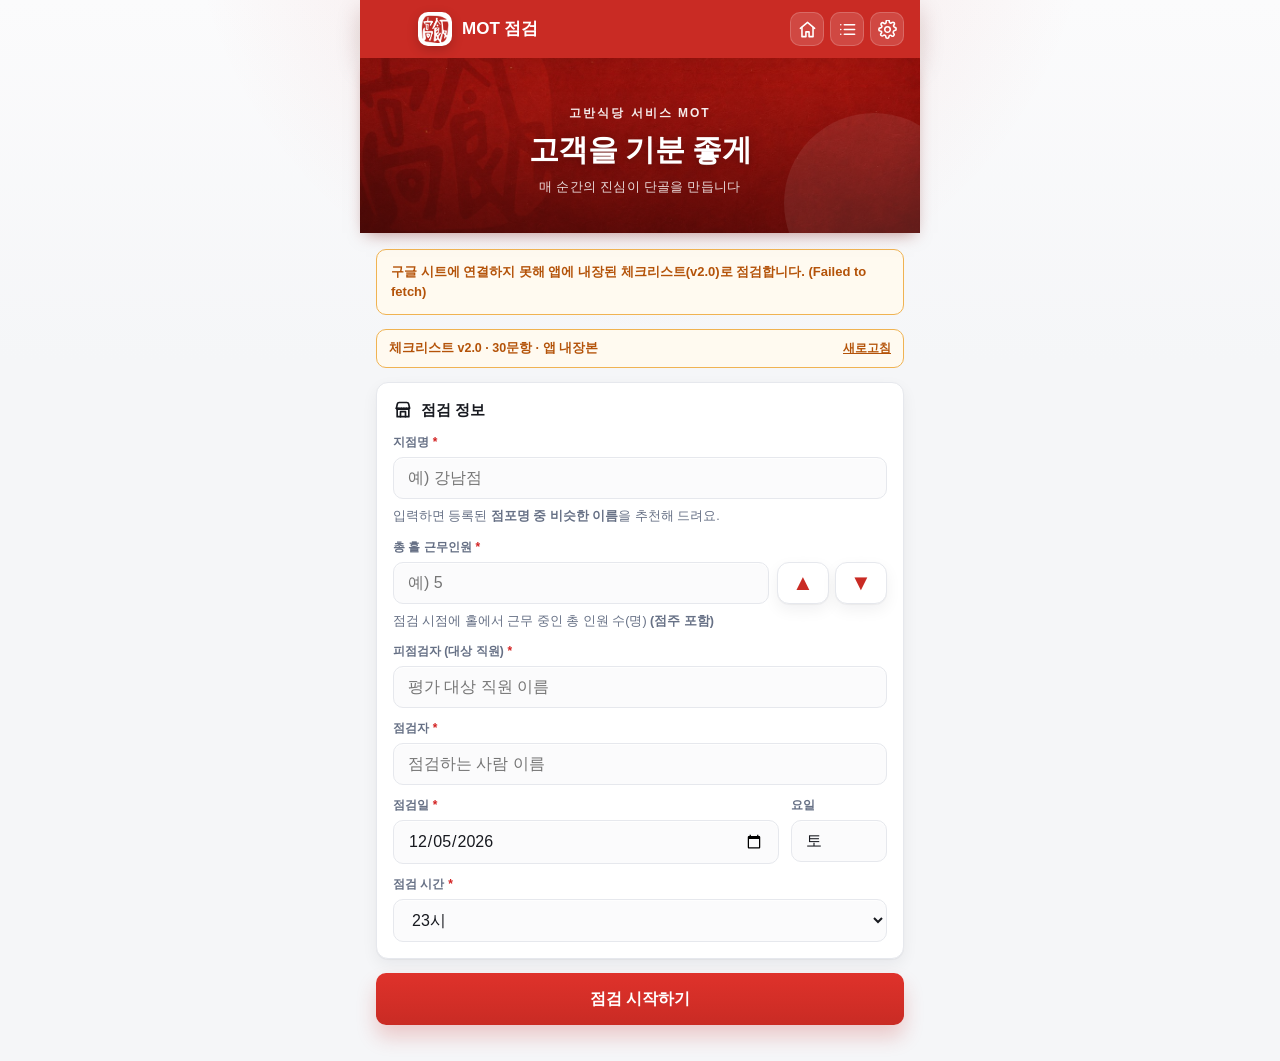
==== index.html @ 5a0acba8 "점검 이력 카드 개편 및 삭제 정책 정리 - 이력 카드를 V1 형식으로 복원 — 점수를 등급 색 배지로 크게 표시하고   브랜드·대상·홀 인원·제외 단계·미흡/불이행/상황발생 개수" ====
<!DOCTYPE html>
<html lang="ko">
<head>
<meta charset="UTF-8" />
<meta name="viewport" content="width=device-width, initial-scale=1.0, maximum-scale=1.0, user-scalable=no, viewport-fit=cover" />
<meta name="theme-color" content="#b5402a" />
<meta name="mobile-web-app-capable" content="yes" />
<meta name="apple-mobile-web-app-capable" content="yes" />
<meta name="apple-mobile-web-app-status-bar-style" content="black-translucent" />
<meta name="apple-mobile-web-app-title" content="고반 MOT" />
<title>고반식당 MOT 점검</title>
<link rel="manifest" href="manifest.webmanifest" />
<link rel="icon" type="image/png" sizes="192x192" href="assets/app-icon-192.png" />
<link rel="apple-touch-icon" href="assets/apple-touch-icon.png" />
<!-- ?v= 는 브라우저 캐시를 갱신하기 위한 표시입니다.
     ⚠️ 코드를 고쳐 배포할 때마다 아래 모든 v 값을 새 버전으로 함께 바꿔 주세요.
        (바꾸지 않으면 직원 휴대폰이 예전 파일을 계속 쓸 수 있습니다) -->
<link rel="stylesheet" href="css/app.css?v=2.0.3" />
</head>
<body>

<svg aria-hidden="true" style="position:absolute;width:0;height:0;overflow:hidden">
  <symbol id="i-home" viewBox="0 0 24 24"><path d="M3 10.5 12 3l9 7.5"/><path d="M5 9.5V21h5v-6h4v6h5V9.5"/></symbol>
  <symbol id="i-list" viewBox="0 0 24 24"><path d="M8 6h13M8 12h13M8 18h13"/><path d="M3.5 6h.01M3.5 12h.01M3.5 18h.01"/></symbol>
  <symbol id="i-settings" viewBox="0 0 24 24"><path d="M12 15.5a3.5 3.5 0 1 0 0-7 3.5 3.5 0 0 0 0 7Z"/><path d="M19.4 15a1.8 1.8 0 0 0 .36 1.98l.05.05a2 2 0 1 1-2.83 2.83l-.05-.05a1.8 1.8 0 0 0-1.98-.36 1.8 1.8 0 0 0-1.09 1.65V21a2 2 0 1 1-4 0v-.1a1.8 1.8 0 0 0-1.09-1.65 1.8 1.8 0 0 0-1.98.36l-.05.05a2 2 0 1 1-2.83-2.83l.05-.05A1.8 1.8 0 0 0 4.6 15a1.8 1.8 0 0 0-1.65-1.09H3a2 2 0 1 1 0-4h.1A1.8 1.8 0 0 0 4.75 8.8a1.8 1.8 0 0 0-.36-1.98l-.05-.05a2 2 0 1 1 2.83-2.83l.05.05a1.8 1.8 0 0 0 1.98.36A1.8 1.8 0 0 0 10.3 2.7V2a2 2 0 1 1 4 0v.1a1.8 1.8 0 0 0 1.09 1.65 1.8 1.8 0 0 0 1.98-.36l.05-.05a2 2 0 1 1 2.83 2.83l-.05.05a1.8 1.8 0 0 0-.36 1.98c.3.66.93 1.1 1.65 1.1H21a2 2 0 1 1 0 4h-.1A1.8 1.8 0 0 0 19.4 15Z"/></symbol>
  <symbol id="i-store" viewBox="0 0 24 24"><path d="M4 10h16l-1.2-5.2A2.3 2.3 0 0 0 16.6 3H7.4a2.3 2.3 0 0 0-2.2 1.8L4 10Z"/><path d="M5 10v10h14V10"/><path d="M9 20v-6h6v6"/><path d="M4 10c.5 1.4 2.5 1.4 3 0 .5 1.4 2.5 1.4 3 0 .5 1.4 2.5 1.4 3 0 .5 1.4 2.5 1.4 3 0 .5 1.4 2.5 1.4 3 0"/></symbol>
  <symbol id="i-shield" viewBox="0 0 24 24"><path d="M12 3 5 6v5.5c0 4.2 2.8 7.8 7 9.5 4.2-1.7 7-5.3 7-9.5V6l-7-3Z"/><path d="m9.5 12 1.8 1.8 3.7-4"/></symbol>
  <symbol id="i-result" viewBox="0 0 24 24"><path d="M4 19V5"/><path d="M8 17V9"/><path d="M12 17V7"/><path d="M16 17v-5"/><path d="M20 17v-3"/><path d="M3 19h18"/></symbol>
  <symbol id="i-send" viewBox="0 0 24 24"><path d="m22 2-7 20-4-9-9-4 20-7Z"/><path d="M22 2 11 13"/></symbol>
  <symbol id="i-download" viewBox="0 0 24 24"><path d="M12 3v12"/><path d="m7 10 5 5 5-5"/><path d="M5 21h14"/></symbol>
  <symbol id="i-note" viewBox="0 0 24 24"><path d="M6 3h9l3 3v15H6V3Z"/><path d="M14 3v4h4"/><path d="M8.5 12h7M8.5 16h5"/></symbol>
  <symbol id="i-alert" viewBox="0 0 24 24"><path d="M12 3 2.8 20h18.4L12 3Z"/><path d="M12 9v5"/><path d="M12 17.5h.01"/></symbol>
  <symbol id="i-refresh" viewBox="0 0 24 24"><path d="M20 11.5A8 8 0 1 1 17.7 6"/><path d="M20 3.5v5h-5"/></symbol>
  <symbol id="i-people" viewBox="0 0 24 24"><path d="M16 20v-1.5a4 4 0 0 0-4-4H6a4 4 0 0 0-4 4V20"/><path d="M9 10.5a3.5 3.5 0 1 0 0-7 3.5 3.5 0 0 0 0 7Z"/><path d="M22 20v-1.5a4 4 0 0 0-3-3.87"/><path d="M16 3.6a4 4 0 0 1 0 7.75"/></symbol>
</svg>

<div class="app">
  <div class="appbar" id="appbar">
    <button class="back" id="backBtn">‹</button>
    <div class="bar-brand">
      <img class="bar-logo" src="assets/goban-mark.png" alt="고반식당" />
      <h1 id="barTitle">MOT 점검</h1>
    </div>
    <div class="app-actions" aria-label="상단 메뉴">
      <button class="icon-btn" data-go="home" title="홈"><span class="icon"><svg><use href="#i-home"></use></svg></span></button>
      <button class="icon-btn" data-go="history" title="점검 이력"><span class="icon"><svg><use href="#i-list"></use></svg></span></button>
      <button class="icon-btn" data-go="settings" title="설정"><span class="icon"><svg><use href="#i-settings"></use></svg></span></button>
    </div>
  </div>

  <!-- ================= 홈 ================= -->
  <section class="screen active" id="screen-home">
    <div class="inapp-warn" id="inappWarn" style="display:none;">
      <span class="ttl">⚠️ 메신저 안에서 열렸어요</span>
      카카오톡 등 메신저 인앱 브라우저에서는 <b>앱 설치가 안 되고, 앱이 제대로 동작하지 않을 수 있어요.</b>
      아래 버튼으로 <b>기본 브라우저(Chrome·Safari)</b>에서 열어주세요.
      <button class="btn" id="openExternalBtn">기본 브라우저로 열기</button>
      <div class="inapp-warn-ios" id="inappWarnIos" style="display:none;">아이폰은 화면 <b>오른쪽 아래(또는 위) 메뉴 → 'Safari로 열기'</b>를 눌러도 돼요.</div>
    </div>
    <div class="hero">
      <span class="hero-eyebrow">고반식당 서비스 MOT</span>
      <h2 class="hero-title">고객을 기분 좋게</h2>
      <p class="hero-sub">매 순간의 진심이 단골을 만듭니다</p>
    </div>

    <div id="homeNotice"></div>
    <div id="editBanner"></div>
    <div class="cl-badge" id="clBadge">체크리스트 불러오는 중…</div>

    <div class="card">
      <h2 class="card-title"><span class="icon"><svg><use href="#i-store"></use></svg></span>점검 정보</h2>
      <label class="field"><span>지점명 <i class="req">*</i></span>
        <input type="text" id="f-store" placeholder="예) 강남점" autocomplete="off" />
        <div id="storeSuggest" class="store-suggest" style="display:none;"></div>
        <div class="hint">입력하면 등록된 <b>점포명 중 비슷한 이름</b>을 추천해 드려요.</div></label>
      <label class="field"><span>총 홀 근무인원 <i class="req">*</i></span>
        <div class="num-row">
          <input type="number" id="f-staff" class="no-spin" min="0" max="99" inputmode="numeric" placeholder="예) 5" autocomplete="off" />
          <div class="num-step">
            <button type="button" class="num-btn" id="staffUp" aria-label="1 증가">▲</button>
            <button type="button" class="num-btn" id="staffDown" aria-label="1 감소">▼</button>
          </div>
        </div>
        <div class="hint">점검 시점에 홀에서 근무 중인 총 인원 수(명) <b>(점주 포함)</b></div></label>
      <label class="field"><span>피점검자 (대상 직원) <i class="req">*</i></span>
        <input type="text" id="f-target" placeholder="평가 대상 직원 이름" autocomplete="off" /></label>
      <label class="field"><span>점검자 <i class="req">*</i></span>
        <input type="text" id="f-inspector" placeholder="점검하는 사람 이름" autocomplete="off" /></label>
      <div class="btn-row" style="gap:12px;">
        <label class="field" style="flex:1;"><span>점검일 <i class="req">*</i></span>
          <input type="date" id="f-date" /></label>
        <label class="field" style="flex:0 0 96px;"><span>요일</span>
          <input type="text" id="f-weekday" readonly /></label>
      </div>
      <label class="field" style="margin-bottom:0;"><span>점검 시간 <i class="req">*</i></span>
        <select id="f-time"></select></label>
    </div>

    <button class="btn" id="startBtn">점검 시작하기</button>
    <p class="hint" id="resumeHint" style="display:none; text-align:center;"></p>
  </section>

  <!-- ================= 점검 ================= -->
  <section class="screen" id="screen-check">
    <div class="check-sticky">
      <div class="progress-wrap">
        <div class="progress-bar"><i id="progFill"></i></div>
        <div class="progress-meta"><span id="progText">0 / 0 항목</span><span id="progStore"></span></div>
      </div>
      <div class="stagenav" id="stagenav"></div>
    </div>
    <div id="itemList"></div>
    <div class="check-summary" id="checkSummary"></div>
    <button class="btn" id="toRulesBtn"><span class="icon"><svg><use href="#i-shield"></use></svg></span>절대 금지 10계명 점검 →</button>
    <p class="hint" style="text-align:center;">
      점검할 수 없었던 항목은 <b>해당없음</b>으로 표시하세요.
      <b>상황발생시</b> 문항은 그 상황이 실제로 있었을 때만 <b>발생함</b>으로 바꿔 판정하면 됩니다.</p>
  </section>

  <!-- ================= 10계명 ================= -->
  <section class="screen" id="screen-rules">
    <div class="card" style="background:var(--bad-bg); border-color:var(--bad);">
      <h2 style="margin:0;">🚫 절대 금지 행동 10계명</h2>
      <p class="hint" style="margin-top:6px;" id="ruleIntro">발생한 항목만 켜세요. 세부사항을 반드시 기록해 주세요.</p>
    </div>
    <div id="ruleList"></div>
    <label id="rulesAckRow" style="display:flex; align-items:center; gap:10px; padding:14px; margin-top:4px; background:var(--card); border:1px solid var(--line); border-radius:12px; cursor:pointer; font-weight:700;">
      <input type="checkbox" id="rulesAck" style="width:20px; height:20px; flex:none;" />
      <span>위 <b>10계명</b>을 모두 확인했습니다.</span>
    </label>
    <div class="check-summary" id="ruleSummary"></div>
    <div class="btn-row" style="margin-top:8px;">
      <button class="btn ghost" id="backToCheck">← 체크리스트</button>
      <button class="btn" id="toResultBtn" disabled><span class="icon"><svg><use href="#i-result"></use></svg></span>결과 보기 →</button>
    </div>
  </section>

  <!-- ================= 결과 ================= -->
  <section class="screen" id="screen-result">
    <div class="card score-card">
      <div class="score-num" id="r-score">0<small> / 100</small></div>
      <div class="grade" id="r-grade">-</div>
      <p class="cap-note" id="r-capnote" style="display:none;"></p>
      <div class="stat-row">
        <div class="stat"><b id="r-ok" style="color:var(--ok)">0</b><span>○ 이행</span></div>
        <div class="stat"><b id="r-tri" style="color:var(--warn)">0</b><span>△ 미흡</span></div>
        <div class="stat"><b id="r-x" style="color:var(--bad)">0</b><span>✕ 불이행</span></div>
        <div class="stat"><b id="r-na" style="color:var(--sub)">0</b><span>해당없음</span></div>
      </div>
      <div class="calc-line" id="r-calc"></div>
      <div class="rate-box" id="r-rate"></div>
      <div id="r-recheck"></div>
    </div>

    <div class="card">
      <h2 class="card-title"><span class="icon"><svg><use href="#i-people"></use></svg></span>개인 · 매장공통</h2>
      <div class="split-row" id="r-split"></div>
      <p class="hint" style="margin-bottom:0;">매장공통 항목은 홀 전체가 함께 만드는 장면입니다. 점수가 낮으면 개인 교육보다 <b>매장 운영 방식</b>을 먼저 살펴보세요.</p>
    </div>

    <div class="card">
      <h2 class="card-title"><span class="icon"><svg><use href="#i-result"></use></svg></span>단계별 점수</h2>
      <div id="r-stages"></div>
      <div id="r-penalty"></div>
    </div>

    <div class="card" id="r-deduct-card" style="display:none;">
      <h2 class="card-title"><span class="icon"><svg><use href="#i-alert"></use></svg></span>점수가 깎인 항목</h2>
      <ul class="bd-list" id="r-deducts"></ul>
    </div>

    <div class="card">
      <h2 class="card-title"><span class="icon"><svg><use href="#i-note"></use></svg></span>종합 코멘트</h2>
      <textarea id="r-comment" rows="3" placeholder="점검 총평, 개선 요청 사항 등을 적어 주세요"></textarea>
    </div>

    <button class="btn" id="sendBtn"><span class="icon"><svg><use href="#i-send"></use></svg></span>구글 시트로 결과 전송</button>
    <p class="hint" id="sendHint" style="text-align:center;"></p>
    <div class="btn-row" style="margin-top:10px;">
      <button class="btn secondary" id="csvBtn"><span class="icon"><svg><use href="#i-download"></use></svg></span>CSV 저장</button>
      <button class="btn secondary" id="finishBtn">처음으로</button>
    </div>
  </section>

  <!-- ================= 이력 ================= -->
  <section class="screen" id="screen-history">
    <button class="btn secondary" id="onlineHistBtn" style="margin-bottom:12px;">🌐 온라인 점검이력 확인 (구글 시트)</button>
    <div id="onlineHistList" style="display:none;">
      <input type="text" id="onlineSearch" placeholder="🔍 매장명 검색" autocomplete="off" style="margin-bottom:10px;" />
      <div id="onlineHistItems"></div>
    </div>
    <div id="histList"></div>
  </section>

  <!-- ================= 설정 ================= -->
  <section class="screen" id="screen-settings">
    <div class="card">
      <h2 class="card-title"><span class="icon"><svg><use href="#i-home"></use></svg></span>스마트폰·PC에 설치</h2>
      <p class="hint" style="margin-top:0;">이 점검 앱을 <b>스마트폰이나 PC에 설치</b>하면 일반 앱처럼 아이콘으로 바로 실행할 수 있습니다.</p>
      <button class="btn" id="installBtn" style="margin-top:12px;"><span class="icon"><svg><use href="#i-home"></use></svg></span>설치하기</button>
      <div class="hint safe-note">
        🔒 <b>안심하고 설치하세요.</b> 이 앱은 별도의 프로그램을 내려받는 것이 아니라, <b>웹페이지를 아이콘처럼 등록</b>하는 방식입니다.
        스마트폰·PC에 접근하거나 개인정보를 수집하지 않으며, 점검 기록은 <b>이 기기와 회사 구글 시트에만</b> 저장됩니다.
        언제든 아이콘을 삭제하면 완전히 제거됩니다.
      </div>
      <div class="hint shortcut-guide" id="shortcutGuide">
        ⚠️ <b>카카오톡·메신저로 받은 링크</b>는 먼저 <b>Chrome / Safari로 열기</b> 후 진행하세요. (메신저 인앱 브라우저는 설치가 제한됩니다)<br>
        <b>iPhone Safari</b>: 공유 버튼 → 홈 화면에 추가<br>
        <b>Android Chrome</b>: 오른쪽 위 메뉴 → 앱 설치<br>
        <b>PC Chrome·Edge</b>: 주소창 오른쪽 <b>설치 아이콘</b>(⊕) 클릭<br>
        브라우저가 자동 설치를 지원하면 위의 <b>설치하기</b> 버튼으로 바로 설치할 수 있습니다.
      </div>
    </div>
    <div class="card">
      <h2 class="card-title"><span class="icon"><svg><use href="#i-list"></use></svg></span>체크리스트</h2>
      <div class="cl-badge" id="clBadge2" style="margin-bottom:12px;">-</div>
      <button class="btn secondary btn-sm" id="reloadClBtn"><span class="icon"><svg><use href="#i-refresh"></use></svg></span>구글 시트에서 다시 불러오기</button>
      <p class="hint">문항·배점·판정 기준은 모두 구글 시트에서 관리합니다. 시트를 고친 뒤 이 버튼을 누르면 즉시 반영됩니다.</p>
      <p class="hint" id="clSheetLink"></p>
    </div>
    <div class="card">
      <h2 class="card-title"><span class="icon"><svg><use href="#i-settings"></use></svg></span>구글 시트 연동</h2>
      <label class="field"><span>Apps Script 배포 URL</span>
        <input type="text" id="s-url" placeholder="https://script.google.com/macros/s/.../exec" autocomplete="off" /></label>
      <div class="btn-row">
        <button class="btn secondary btn-sm" id="saveUrlBtn">저장</button>
        <button class="btn secondary btn-sm" id="testUrlBtn">연결 확인</button>
      </div>
      <p class="hint" id="urlHint">결과 시트 <b>MOT_고반_점검결과_V2</b>에 붙인 Apps Script의 배포 주소(.../exec)를 입력하세요.</p>
      <p class="hint" id="resultSheetLink"></p>
    </div>
    <div class="card">
      <h2 class="card-title"><span class="icon"><svg><use href="#i-home"></use></svg></span>앱 정보</h2>
      <p class="hint" style="margin-top:0;">버전 <b id="s-version">-</b> · <button class="crit-toggle" id="openChangelog" style="margin:0;">변경 이력 보기</button></p>
      <button class="btn secondary btn-sm" id="updateAppBtn" style="margin-top:8px;"><span class="icon"><svg><use href="#i-refresh"></use></svg></span>앱 최신 버전 받기</button>
      <p class="hint">화면이 예전 그대로이거나 이상하게 보일 때 누르세요. 앱을 새로 내려받아 다시 시작합니다.</p>
      <button class="btn secondary btn-sm" id="clearCacheBtn" style="margin-top:12px;">저장된 체크리스트 사본 지우기</button>
      <p class="hint">문제가 생겼을 때만 사용하세요. 다음 실행 시 구글 시트에서 새로 받아옵니다.</p>
    </div>
  </section>

  <!-- ================= 변경 이력 ================= -->
  <section class="screen" id="screen-changelog">
    <div id="changelogList"></div>
  </section>
</div>

<div class="toast" id="toast"></div>

<script src="js/config.js?v=2.0.3"></script>
<script src="js/checklist-seed.js?v=2.0.3"></script>
<script src="js/storage.js?v=2.0.3"></script>
<script src="js/api.js?v=2.0.3"></script>
<script src="js/scoring.js?v=2.0.3"></script>
<script src="js/checklist-loader.js?v=2.0.3"></script>
<script src="js/app.js?v=2.0.3"></script>
</body>
</html>
---- css/app.css ----
/* ============================================================
   고반식당 MOT 점검 V2 — 스타일
   V1의 브랜드 색·카드 언어를 계승하고, V2 전용으로
   상황발생시(앰버) · 매장공통(청색) 두 가지 색 축을 추가했습니다.
   ============================================================ */

:root{
  --bg:#f5f6f8; --card:#ffffff; --ink:#17191f; --sub:#667085; --line:#e6e8ed;
  --brand:#c92b24; --brand-d:#9f1f1a; --brand-soft:#fff0ee; --on-brand:#ffffff;
  --ok:#138a3d; --ok-bg:#eefaf2; --warn:#c46a00; --warn-bg:#fff6e7; --bad:#d32222; --bad-bg:#fff0f0;
  --gold:#b7791f; --gold-bg:#fff8e6; --nav:#fdfdfd;
  --situ:#b45309; --situ-bg:#fffaf0; --situ-line:#f0b352;      /* 상황발생시 */
  --common:#1d63b0; --common-bg:#eaf2fd;                        /* 매장공통 */
  --shadow:0 12px 30px rgba(20,24,32,.08),0 1px 2px rgba(20,24,32,.05);
  --shadow-sm:0 6px 16px rgba(20,24,32,.06),0 1px 1px rgba(20,24,32,.04);
  --radius:12px; --radius-sm:8px;
}
@media (prefers-color-scheme: dark){
  :root{ --bg:#14161b; --card:#20242c; --ink:#f3f4f6; --sub:#a5adba; --line:#343944;
    --brand:#e13a32; --brand-d:#b92a24; --brand-soft:#3a2421; --on-brand:#ffffff;
    --ok:#55d782; --ok-bg:#173423; --warn:#f5b642; --warn-bg:#392a13; --bad:#ff7474; --bad-bg:#3c1b1b;
    --gold:#f0c35c; --gold-bg:#352b13; --nav:#1b1e25;
    --situ:#f0a44a; --situ-bg:#33260f; --situ-line:#7a5720;
    --common:#7fb2f0; --common-bg:#182a41; }
}

*{box-sizing:border-box; -webkit-tap-highlight-color:transparent;}
html,body{margin:0;padding:0;}
body{
  font-family:-apple-system,BlinkMacSystemFont,"Apple SD Gothic Neo","Malgun Gothic","맑은 고딕",Roboto,"Noto Sans KR",sans-serif;
  background:
    radial-gradient(circle at 50% -12%, rgba(201,43,36,.12), transparent 34%),
    linear-gradient(180deg,#fbfbfc 0%,var(--bg) 34%,var(--bg) 100%);
  color:var(--ink); line-height:1.5; -webkit-font-smoothing:antialiased; font-size:16px;
  padding-bottom:env(safe-area-inset-bottom);
  /* 한글은 어절 단위로 줄바꿈 — 낱글자가 쪼개지지 않게 */
  word-break:keep-all; overflow-wrap:break-word;
}
.app{max-width:560px; margin:0 auto; min-height:100vh; position:relative;
  background:linear-gradient(180deg,rgba(255,255,255,.55),rgba(255,255,255,0) 260px);}

/* ---------- 상단바 ---------- */
.appbar{
  position:sticky; top:0; z-index:50; color:var(--on-brand);
  padding:calc(env(safe-area-inset-top) + 12px) 16px 12px; display:flex; align-items:center; gap:10px;
  background:var(--brand); box-shadow:0 10px 24px rgba(92,16,12,.2);
}
.appbar .back{width:32px; height:32px; font-size:26px; background:rgba(255,255,255,.1); border:1px solid rgba(255,255,255,.14);
  border-radius:9px; color:var(--on-brand); padding:0; cursor:pointer; line-height:1; visibility:hidden;}
.appbar.has-back .back{visibility:visible;}
.bar-brand{display:flex; align-items:center; gap:10px; min-width:0; flex:1;}
.bar-logo{width:34px; height:34px; border-radius:10px; background:#fff; padding:3px; object-fit:contain; box-shadow:0 4px 12px rgba(0,0,0,.18);}
.appbar h1{font-size:17px; font-weight:800; margin:0; flex:1; overflow:hidden; text-overflow:ellipsis; white-space:nowrap;}
.app-actions{display:flex; align-items:center; gap:6px; flex:0 0 auto;}
.icon-btn{width:34px; height:34px; display:inline-flex; align-items:center; justify-content:center; color:#fff;
  background:rgba(255,255,255,.14); border:1px solid rgba(255,255,255,.18); border-radius:10px; cursor:pointer; padding:0; font-family:inherit;}
.icon-btn .icon{width:19px; height:19px;}
.icon-btn:active{transform:scale(.96);}

.screen{display:none; padding:16px 16px 36px; animation:fade .18s ease;}
.screen.active{display:block;}
@keyframes fade{from{opacity:0; transform:translateY(4px);} to{opacity:1; transform:none;}}

/* ---------- 공통 요소 ---------- */
.card{background:var(--card); border:1px solid var(--line); border-radius:var(--radius); padding:16px; margin-bottom:14px; box-shadow:var(--shadow-sm);}
.card h2{font-size:15px; margin:0 0 12px;}
.card-title{display:flex; align-items:center; gap:8px;}
.icon{display:inline-flex; width:20px; height:20px; align-items:center; justify-content:center; color:currentColor; flex:0 0 auto;}
.icon svg{display:block; width:100%; height:100%; stroke:currentColor; fill:none; stroke-width:2; stroke-linecap:round; stroke-linejoin:round;}

.hero{position:relative; overflow:hidden; margin:-16px -16px 16px; padding:42px 22px 36px; text-align:center; color:#fff;
  background:linear-gradient(180deg, rgba(120,20,12,.30), rgba(74,11,7,.68)), url("../assets/goban-header-texture.jpg") center/cover, var(--brand-d);
  box-shadow:0 6px 16px -6px rgba(126,29,24,.5);}
.hero::after{content:""; position:absolute; right:-44px; bottom:-60px; width:180px; height:180px; border-radius:50%; background:rgba(255,255,255,.08);}
.hero-eyebrow{position:relative; display:inline-block; font-size:12px; font-weight:700; letter-spacing:2px; opacity:.92; margin:0 0 10px;}
.hero-title{position:relative; margin:0; font-size:30px; font-weight:900; letter-spacing:-.5px; line-height:1.2; text-shadow:0 2px 10px rgba(0,0,0,.28);}
.hero-sub{position:relative; margin:10px 0 0; font-size:12.5px; opacity:.85; letter-spacing:.3px;}

label.field{display:block; margin-bottom:11px;}
label.field:last-child{margin-bottom:0;}
.field > span{display:block; font-size:12px; color:var(--sub); margin-bottom:6px; font-weight:800;}
input[type=text], input[type=date], input[type=number], textarea, select{
  width:100%; padding:11px 14px; border:1px solid var(--line); border-radius:10px;
  background:#fbfbfc; color:var(--ink); font-size:16px; font-family:inherit; box-shadow:inset 0 1px 0 rgba(255,255,255,.7);}
textarea{resize:vertical; min-height:60px;}
input:focus,textarea:focus,select:focus{outline:2px solid rgba(201,43,36,.12); border-color:var(--brand); background:#fff;}
.req{color:var(--bad);}
.hint{font-size:12.5px; color:var(--sub); margin-top:8px; line-height:1.55;}

.chips{display:flex; flex-wrap:wrap; gap:8px;}
.chip{padding:9px 13px; border:1px solid var(--line); border-radius:10px; background:#fbfbfc; color:var(--ink);
  font-size:14px; font-weight:700; cursor:pointer; user-select:none; transition:.12s; text-align:center;}
.chip.on{background:linear-gradient(180deg,#df322b,var(--brand)); border-color:var(--brand); color:var(--on-brand); font-weight:800; box-shadow:0 7px 14px rgba(201,43,36,.22);}
.radio-row{display:flex; gap:10px;}
.radio-row .chip{flex:1;}

.btn{display:flex; align-items:center; justify-content:center; gap:8px; width:100%; padding:16px; border:none; border-radius:10px;
  background:linear-gradient(180deg,#df322b,var(--brand)); color:var(--on-brand); font-size:16px; font-weight:850; cursor:pointer;
  font-family:inherit; transition:.12s; box-shadow:0 12px 20px rgba(201,43,36,.22);
  white-space:nowrap; line-height:1.25;}
.btn:active{transform:scale(.985);}
.btn.secondary{background:var(--card); color:var(--ink); border:1px solid var(--line); box-shadow:var(--shadow-sm);}
.btn.ghost{background:#fff; color:var(--brand); border:1px solid rgba(201,43,36,.32); box-shadow:none;}
.btn:disabled{opacity:.5; cursor:not-allowed;}
.btn-row{display:flex; gap:10px;}
.btn-row .btn{margin:0; min-width:0;}
.btn-sm{padding:10px 12px; font-size:13.5px; border-radius:9px; box-shadow:none;}

.num-row{display:flex; gap:8px; align-items:stretch;}
.num-row input{flex:1;}
input[type=number].no-spin{-moz-appearance:textfield;}
input[type=number].no-spin::-webkit-outer-spin-button,input[type=number].no-spin::-webkit-inner-spin-button{-webkit-appearance:none; margin:0;}
.num-step{display:flex; gap:6px; flex:0 0 auto;}
.num-btn{width:52px; border:1px solid var(--line); border-radius:12px; background:var(--card); color:var(--brand); font-size:22px;
  font-weight:900; line-height:1; cursor:pointer; font-family:inherit; display:flex; align-items:center; justify-content:center; user-select:none; box-shadow:var(--shadow-sm);}
.num-btn:active{background:var(--brand); color:var(--on-brand); border-color:var(--brand);}

/* ---------- 체크리스트 상태 배너 ---------- */
.cl-badge{display:flex; align-items:center; gap:8px; justify-content:center; margin:0 0 14px; padding:9px 12px;
  border-radius:10px; font-size:12.5px; font-weight:700; border:1px solid var(--line); background:var(--card); color:var(--sub);}
.cl-badge.ok{border-color:rgba(19,138,61,.28); background:var(--ok-bg); color:var(--ok);}
.cl-badge.warn{border-color:var(--situ-line); background:var(--situ-bg); color:var(--situ);}
.cl-badge.error{border-color:var(--bad); background:var(--bad-bg); color:var(--bad);}
.cl-badge button{margin-left:auto; flex:0 0 auto; background:none; border:none; color:inherit; font:inherit; font-size:12px;
  font-weight:800; text-decoration:underline; cursor:pointer; padding:0;}
.notice{margin:0 0 14px; padding:12px 14px; border-radius:10px; font-size:13px; line-height:1.55; font-weight:600; border:1px solid var(--line); background:var(--card);}
.notice.info{border-color:rgba(29,99,176,.3); background:var(--common-bg); color:var(--common);}
.notice.warn{border-color:var(--situ-line); background:var(--situ-bg); color:var(--situ);}
.notice.error{border-color:var(--bad); background:var(--bad-bg); color:var(--bad);}
.notice .btn{margin-top:10px; padding:10px; font-size:13.5px;}
.edit-banner{margin:0 0 14px; padding:12px 14px; border-radius:10px; font-size:13px; line-height:1.55;
  border:1px solid var(--brand); background:var(--brand-soft); color:var(--brand-d); font-weight:700;}
@media (prefers-color-scheme: dark){ .edit-banner{color:#ffb3ad;} }

/* ---------- 진행바 · 단계 이동 ---------- */
.check-sticky{position:sticky; top:var(--appbar-h, 52px); z-index:30; background:rgba(245,246,248,.94);
  backdrop-filter:blur(14px); margin:0 -16px; padding:10px 16px 6px; box-shadow:0 8px 18px -14px rgba(0,0,0,.3);}
.progress-wrap{margin:0 0 10px;}
.progress-bar{height:10px; background:#e9ebef; border-radius:999px; overflow:hidden;}
.progress-bar > i{display:block; height:100%; background:linear-gradient(90deg,var(--brand),#ef6a35); width:0; transition:width .25s;}
.progress-meta{display:flex; justify-content:space-between; font-size:12px; color:var(--sub); margin-top:6px;}
.stagenav{display:flex; gap:7px; overflow-x:auto; padding:2px 0 10px; -webkit-overflow-scrolling:touch;}
.stagenav::-webkit-scrollbar{display:none;}
.stagenav .snav{flex:0 0 auto; padding:8px 12px; border-radius:999px; background:var(--card); border:1px solid var(--line);
  font-size:13px; font-weight:800; color:var(--sub); cursor:pointer; white-space:nowrap; box-shadow:0 3px 8px rgba(20,24,32,.04);}
.stagenav .snav.done{border-color:rgba(19,138,61,.25); background:var(--ok-bg); color:var(--ok);}
.stage-head{display:flex; align-items:center; gap:8px; margin:22px 2px 10px; font-size:15px; font-weight:900;}
.stage-head .stcount{font-size:12px; font-weight:600; color:var(--sub);}
.stage-head:first-of-type{margin-top:4px;}

/* ---------- 문항 카드 ---------- */
.item{background:var(--card); border:1px solid var(--line); border-radius:12px; padding:14px; margin-bottom:10px; box-shadow:var(--shadow-sm);}
.item.answered{border-color:rgba(19,138,61,.24); box-shadow:0 0 0 1px rgba(19,138,61,.08),var(--shadow-sm);}
.item.flag-T{border-color:rgba(196,106,0,.32);}
.item.flag-X{border-color:rgba(211,34,34,.35);}
.item.flag-N{border-color:var(--line); opacity:.62;}
.item-top{display:flex; gap:8px; align-items:flex-start; margin-bottom:10px; flex-wrap:wrap;}
.item-no{font-size:12px; font-weight:900; color:#fff; background:linear-gradient(180deg,#df322b,var(--brand)); border-radius:8px;
  padding:3px 7px; flex:0 0 auto; min-width:30px; text-align:center;}
.item-text{font-size:14.5px; line-height:1.55; flex:1 1 100%; font-weight:650; order:3;}
.tag{font-size:10px; font-weight:800; padding:3px 7px; border-radius:6px; flex:0 0 auto; letter-spacing:.3px;}
.tag-common{background:var(--common-bg); color:var(--common);}
.tag-situ{background:var(--situ-bg); color:var(--situ); border:1px solid var(--situ-line);}

/* 상황발생시 문항 */
.item.situ{background:var(--situ-bg); border-left:4px solid var(--situ-line);}
.item.situ .item-no{background:linear-gradient(180deg,#e0a044,var(--situ));}
.item.situ.occurred{background:var(--card);}
.occur-row{display:flex; gap:8px; margin-bottom:10px;}
.occur{flex:1; padding:11px 6px; border:1px solid var(--line); border-radius:10px; background:#fff; color:var(--sub);
  font-size:13.5px; font-weight:800; cursor:pointer; font-family:inherit; transition:.1s;}
.occur.on{background:var(--situ); border-color:var(--situ); color:#fff; box-shadow:0 4px 10px rgba(180,83,9,.22);}
.occur.on.off-state{background:var(--ink); border-color:var(--ink); color:var(--bg); box-shadow:none;}
.situ-guide{font-size:12px; color:var(--situ); font-weight:700; margin:0 0 8px;}

/* 판정 버튼 */
.ans-row{display:flex; gap:8px;}
.ans{flex:1; min-height:64px; padding:10px 4px; border:1px solid var(--line); border-radius:10px; background:#fff; color:var(--ink);
  font-size:14px; font-weight:800; cursor:pointer; text-align:center; transition:.1s; font-family:inherit;}
.ans .sym{font-size:23px; display:block; line-height:1.08;}
.ans .lbl{font-size:11px; font-weight:600; color:var(--sub); display:block;}
.ans .pt{font-size:10.5px; font-weight:800; color:var(--sub); display:block; margin-top:1px;}
.ans.sel-O{background:var(--ok-bg); border-color:var(--ok); color:var(--ok);}
.ans.sel-T{background:var(--warn-bg); border-color:var(--warn); color:var(--warn);}
.ans.sel-X{background:var(--bad-bg); border-color:var(--bad); color:var(--bad);}
.ans.sel-O .lbl,.ans.sel-T .lbl,.ans.sel-X .lbl,.ans.sel-O .pt,.ans.sel-T .pt,.ans.sel-X .pt{color:inherit;}
.ans:disabled{opacity:.4; cursor:not-allowed;}
.na-btn{margin-top:8px; width:100%; padding:9px; border:1px dashed var(--line); border-radius:10px; background:#fff; color:var(--sub);
  font-size:12.5px; font-weight:800; cursor:pointer; font-family:inherit;}
.na-btn.on{background:var(--ink); color:var(--bg); border-style:solid; border-color:var(--ink);}

/* 판정 기준 아코디언 */
.crit-toggle{margin-top:10px; font-size:12.5px; color:var(--brand); background:none; border:none; padding:4px 0; cursor:pointer;
  font-weight:700; display:inline-flex; align-items:center; gap:5px; font-family:inherit;}
.crit-box{display:none; margin-top:8px; border:1px solid var(--line); border-radius:10px; overflow:hidden;}
.crit-box.open{display:block;}
.crit-row{display:flex; gap:8px; padding:9px 11px; font-size:12.5px; line-height:1.5; border-top:1px solid var(--line); background:var(--bg);}
.crit-row:first-child{border-top:none;}
.crit-row b{flex:0 0 62px; font-weight:800;}
.crit-row.o b{color:var(--ok);} .crit-row.t b{color:var(--warn);} .crit-row.x b{color:var(--bad);}
.crit-row span{flex:1; color:var(--ink);}
.crit-row.empty span{color:var(--sub);}

.note-toggle{margin-top:6px; font-size:12.5px; color:var(--brand); background:none; border:none; padding:4px 0; cursor:pointer;
  font-weight:700; display:inline-flex; align-items:center; gap:5px; font-family:inherit;}
.note-toggle .icon{width:16px; height:16px;}
.note-box{margin-top:8px; display:none;}
.note-box.open{display:block;}
.item-foot{display:flex; gap:14px; align-items:center; flex-wrap:wrap;}

/* ---------- 10계명 ---------- */
.rule{background:var(--card); border:1px solid var(--line); border-radius:12px; padding:14px; margin-bottom:10px; box-shadow:var(--shadow-sm);}
.rule.on{border-color:var(--bad); background:var(--bad-bg);}
.rule-head{display:flex; align-items:center; gap:10px;}
.rule-no{font-size:12px; font-weight:800; color:#fff; background:var(--bad); border-radius:8px; padding:4px 8px;}
.rule-key{font-weight:800; font-size:15px;}
.rule-desc{font-size:13px; color:var(--sub); margin-top:6px;}
.switch{margin-left:auto; flex:0 0 auto; width:52px; height:30px; border-radius:99px; background:var(--line); position:relative; cursor:pointer; transition:.15s;}
.switch > i{position:absolute; top:3px; left:3px; width:24px; height:24px; border-radius:50%; background:#fff; transition:.15s; box-shadow:0 1px 3px rgba(0,0,0,.3);}
.switch.on{background:var(--bad);}
.switch.on > i{left:25px;}

/* ---------- 결과 ---------- */
.score-card{text-align:center; padding:26px 16px; position:relative; overflow:hidden;}
.score-card:after{content:""; position:absolute; right:-42px; bottom:-58px; width:170px; height:170px;
  background:url("../assets/goban-mark.png") center/contain no-repeat; opacity:.045; pointer-events:none;}
.score-num{font-size:64px; font-weight:950; line-height:1; color:var(--brand);}
.score-num small{font-size:22px; font-weight:700; color:var(--sub);}
.grade{display:inline-block; margin-top:10px; padding:6px 18px; border-radius:99px; font-size:18px; font-weight:900; letter-spacing:1px;}
.grade-S{background:var(--ok-bg); color:var(--ok);} .grade-A{background:var(--common-bg); color:var(--common);}
.grade-B{background:var(--gold-bg); color:var(--gold);} .grade-C{background:var(--warn-bg); color:var(--warn);}
.grade-D{background:var(--bad-bg); color:var(--bad);} .grade-F{background:var(--bad); color:#fff;}
.stat-row{display:flex; gap:8px; margin-top:18px;}
.stat{flex:1; background:#fbfbfc; border:1px solid var(--line); border-radius:10px; padding:10px 6px;}
.stat b{display:block; font-size:20px;} .stat span{font-size:11px; color:var(--sub);}
.calc-line{margin:14px 0 0; padding:12px; border:1px dashed var(--line); border-radius:10px; background:var(--bg);
  font-size:12.5px; color:var(--sub); line-height:1.7; text-align:left;}
.calc-line b{color:var(--ink);}
.calc-line .minus{color:var(--bad);}
.rate-box{margin-top:16px; padding-top:14px; border-top:1px solid var(--line);}
.rate-line{display:flex; align-items:baseline; justify-content:center; gap:10px;}
.rate-label{font-size:13px; font-weight:800; color:var(--sub);}
.rate-value{font-size:21px; font-weight:900; color:var(--ink); line-height:1;}
.rate-sub{margin-top:6px; font-size:12px; color:var(--sub); line-height:1.5;}
.cap-note{margin:9px 0 0; font-size:12.5px; font-weight:800; color:var(--warn); line-height:1.5;}
.recheck-warn{margin-top:12px; padding:10px 12px; border:1px solid var(--bad); background:var(--bad-bg); color:var(--bad);
  border-radius:10px; font-size:13px; font-weight:800; line-height:1.5;}

.split-row{display:flex; gap:10px;}
.split{flex:1; border:1px solid var(--line); border-radius:10px; padding:12px; background:#fbfbfc;}
.split .sp-label{font-size:11.5px; font-weight:800; color:var(--sub); display:flex; align-items:center; gap:6px;}
.split .sp-val{font-size:19px; font-weight:900; margin-top:5px;}
.split .sp-val small{font-size:12px; color:var(--sub); font-weight:700;}
.split.common .sp-label{color:var(--common);}

.stage-score{display:flex; align-items:center; gap:10px; padding:10px 0; border-bottom:1px solid var(--line); font-size:14px;}
.stage-score:last-child{border-bottom:none;}
.stage-score .st-name{flex:0 0 88px; font-weight:700;}
.stage-score .st-bar{flex:1; height:8px; background:#e9ebef; border-radius:99px; overflow:hidden;}
.stage-score .st-bar i{display:block; height:100%; background:linear-gradient(90deg,var(--ok),#5ac47f); width:0;}
.stage-score .st-bar.low i{background:linear-gradient(90deg,var(--bad),#ef6a35);}
.stage-score .st-bar.mid i{background:linear-gradient(90deg,var(--warn),#f0b352);}
.stage-score .st-val{flex:0 0 auto; font-size:13px; font-weight:800; min-width:64px; text-align:right;}
.stage-score .st-val.na{color:var(--sub); font-weight:600;}
.stage-score .st-pen{flex:0 0 auto; font-size:12px; font-weight:800; color:var(--situ);}

.pen-block{margin-top:12px; padding:12px 14px; border:1px solid var(--situ-line); background:var(--situ-bg); border-radius:10px;}
.pen-block .pb-title{font-size:13px; font-weight:800; color:var(--situ); display:flex; justify-content:space-between; gap:10px;}
.pen-block ul{margin:8px 0 0; padding-left:18px;}
.pen-block li{font-size:12.5px; line-height:1.55; margin:4px 0;}
.rule-block{margin-top:10px; padding:12px 14px; border:1px solid var(--bad); background:var(--bad-bg); border-radius:10px;}
.rule-block .pb-title{font-size:13px; font-weight:800; color:var(--bad); display:flex; justify-content:space-between; gap:10px;}
.rule-block ul{margin:8px 0 0; padding-left:18px;}
.rule-block li{font-size:12.5px; line-height:1.55; margin:4px 0;}

.bd-list{margin:0; padding:0; list-style:none;}
.bd-item{display:flex; gap:10px; padding:11px 0; border-bottom:1px solid var(--line); font-size:13.5px; align-items:flex-start;}
.bd-item:last-child{border-bottom:none;}
.bd-flag{flex:0 0 auto; font-size:11px; font-weight:800; padding:3px 7px; border-radius:6px; white-space:nowrap;}
.bd-flag.T{background:var(--warn-bg); color:var(--warn);} .bd-flag.X{background:var(--bad-bg); color:var(--bad);}
.bd-flag.R{background:var(--bad); color:#fff;} .bd-flag.S{background:var(--situ-bg); color:var(--situ); border:1px solid var(--situ-line);}

/* ---------- 이력 ---------- */
.hist{background:var(--card); border:1px solid var(--line); border-radius:12px; padding:14px; margin-bottom:10px; box-shadow:var(--shadow-sm);}
.hist-top{display:flex; justify-content:space-between; align-items:center; margin-bottom:4px; gap:8px;}
.hist-store{font-weight:800; font-size:15px;}
.hist-meta{font-size:12px; color:var(--sub);}
.hist-score-row{display:flex; align-items:center; gap:12px; margin-top:11px; flex-wrap:wrap;}
.hist-score{margin:0; padding:5px 14px; font-size:14.5px; letter-spacing:0;}
/* 이력 카드 버튼 — 화면 폭에 맞춰 자동으로 줄을 나누고, 버튼 안 글자는 쪼개지 않음 */
.hist-actions{display:grid; grid-template-columns:repeat(auto-fit,minmax(104px,1fr)); gap:8px; margin-top:11px;}
.hist-actions .btn{padding:11px 8px; font-size:13.5px; border-radius:9px; box-shadow:none; gap:5px;}
.hist-actions .btn .icon{width:16px; height:16px;}
.badge{font-size:11px; font-weight:700; padding:3px 8px; border-radius:99px;}
.badge.sent{background:var(--ok-bg); color:var(--ok);} .badge.unsent{background:var(--warn-bg); color:var(--warn);}
.badge.brand{background:var(--brand-soft); color:var(--brand);}
.empty{text-align:center; color:var(--sub); padding:50px 20px; font-size:14px;}
.empty .big{font-size:40px; margin-bottom:10px; display:flex; justify-content:center;}
.empty .big .icon{width:42px; height:42px;}

.store-suggest{margin-top:6px; border:1px solid var(--line); border-radius:10px; overflow:hidden; background:var(--card); box-shadow:var(--shadow-sm);}
.store-suggest .ss-item{padding:12px 14px; font-size:14.5px; font-weight:700; color:var(--ink); cursor:pointer; border-top:1px solid var(--line);
  display:flex; justify-content:space-between; align-items:center; gap:8px;}
.store-suggest .ss-item:first-child{border-top:none;}
.store-suggest .ss-item:active,.store-suggest .ss-item:hover{background:var(--bg);}
.store-suggest .ss-sim{font-size:11px; font-weight:800; color:var(--sub); flex:0 0 auto;}

/* 설치 안내 · 메신저 인앱 브라우저 경고 */
.safe-note{margin-top:12px; padding:12px; border-radius:10px; background:var(--ok-bg); border:1px solid var(--ok); color:var(--ink);}
.shortcut-guide{margin-top:12px; padding:12px; border-radius:10px; background:var(--bg); border:1px solid var(--line); line-height:1.7;}
.inapp-warn{background:var(--bad-bg); border:1px solid var(--bad); border-radius:14px; padding:14px 16px; margin-bottom:14px;
  font-size:13px; line-height:1.55; color:var(--ink); box-shadow:var(--shadow);}
.inapp-warn .ttl{color:var(--bad); font-weight:800; font-size:14px; display:block; margin-bottom:4px;}
.inapp-warn .btn{background:var(--bad); color:#fff; margin-top:10px; box-shadow:none;}
.inapp-warn-ios{margin-top:10px; font-size:12px; color:var(--sub);}

.check-summary{font-size:13px; color:var(--sub); text-align:center; margin:12px 0 10px;}
.toast{position:fixed; left:50%; bottom:90px; transform:translateX(-50%) translateY(20px); background:var(--ink); color:var(--bg);
  padding:13px 20px; border-radius:12px; font-size:14px; font-weight:700; opacity:0; pointer-events:none; transition:.25s; z-index:100;
  max-width:90%; text-align:center; box-shadow:0 4px 16px rgba(0,0,0,.3);}
.toast.show{opacity:1; transform:translateX(-50%) translateY(0);}

/* 변경 이력 */
.cl-card{background:var(--card); border:1px solid var(--line); border-radius:12px; padding:14px 16px; margin-bottom:12px; box-shadow:var(--shadow-sm);}
.cl-card.cur-ver{border-color:var(--brand);}
.cl-ver{display:flex; align-items:center; gap:8px; margin-bottom:8px; flex-wrap:wrap;}
.cl-ver b{font-size:16px; color:var(--brand);}
.cl-ver .date{font-size:12px; color:var(--sub);}
.cl-ver .cur{font-size:10px; font-weight:800; background:var(--brand); color:var(--on-brand); padding:2px 8px; border-radius:99px;}
.cl-card ul{margin:0; padding-left:18px;}
.cl-card li{font-size:13.5px; margin:5px 0; line-height:1.5;}

@media (max-width:380px){
  .screen{padding-left:12px; padding-right:12px;}
  .hero{margin-left:-12px; margin-right:-12px;}
  .ans{min-height:60px;}
  .stage-score .st-name{flex-basis:70px;}
}
@media (max-width:560px){
  .screen{padding-top:12px;}
  .hero{padding:34px 18px 28px;}
  .hero-title{font-size:26px;}
  label.field{margin-bottom:8px;}
  input[type=text], input[type=date], input[type=number], textarea, select{padding:10px 12px;}
  .btn{padding:14px;}
}
@media (prefers-color-scheme: dark){
  body{background:linear-gradient(180deg,#181b22 0%,var(--bg) 36%,var(--bg) 100%);}
  .app{background:linear-gradient(180deg,rgba(255,255,255,.03),rgba(255,255,255,0) 260px);}
  input[type=text], input[type=date], input[type=number], textarea, select,
  .chip, .ans, .stat, .occur, .split{background:#181b22; color:var(--ink);}
  input:focus,textarea:focus,select:focus{background:#1f232b;}
  .check-sticky{background:rgba(20,22,27,.94);}
  .btn.ghost{background:#20242c;}
  .progress-bar,.stage-score .st-bar{background:#2c313b;}
}
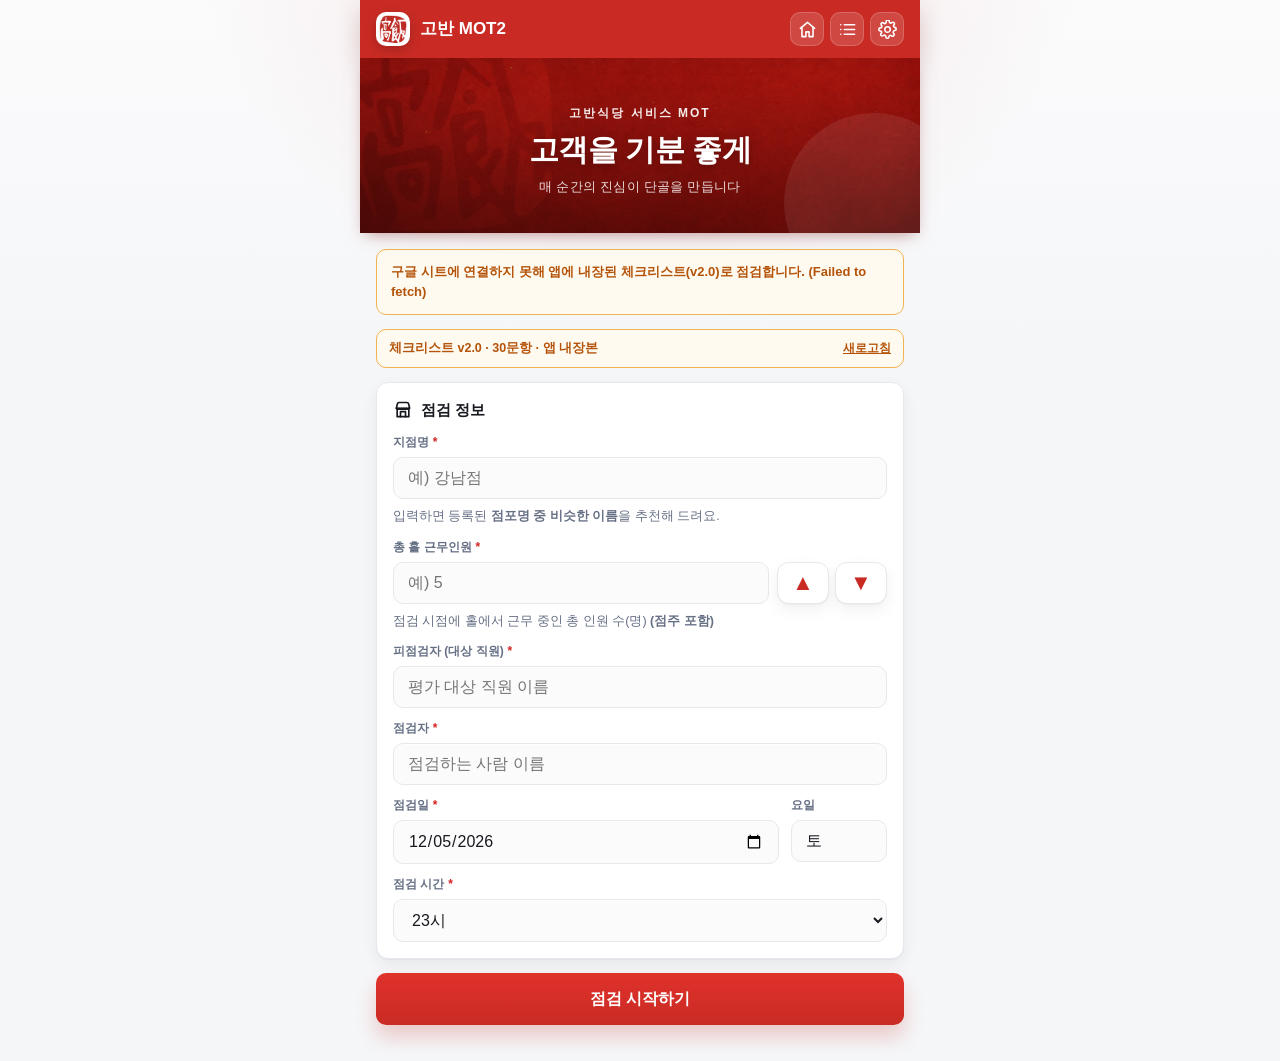
==== commit d7065fb7: "앱 이름을 '고반 MOT2'로 변경 - title, manifest(name·short_name), apple-mobile-web-app-title, 상단바 제목 통일 - 홈 화면" ====
--- a/index.html
+++ b/index.html
@@ -7,15 +7,15 @@
 <meta name="mobile-web-app-capable" content="yes" />
 <meta name="apple-mobile-web-app-capable" content="yes" />
 <meta name="apple-mobile-web-app-status-bar-style" content="black-translucent" />
-<meta name="apple-mobile-web-app-title" content="고반 MOT" />
-<title>고반식당 MOT 점검</title>
+<meta name="apple-mobile-web-app-title" content="고반 MOT2" />
+<title>고반 MOT2</title>
 <link rel="manifest" href="manifest.webmanifest" />
 <link rel="icon" type="image/png" sizes="192x192" href="assets/app-icon-192.png" />
 <link rel="apple-touch-icon" href="assets/apple-touch-icon.png" />
 <!-- ?v= 는 브라우저 캐시를 갱신하기 위한 표시입니다.
      ⚠️ 코드를 고쳐 배포할 때마다 아래 모든 v 값을 새 버전으로 함께 바꿔 주세요.
         (바꾸지 않으면 직원 휴대폰이 예전 파일을 계속 쓸 수 있습니다) -->
-<link rel="stylesheet" href="css/app.css?v=2.0.3" />
+<link rel="stylesheet" href="css/app.css?v=2.0.4" />
 </head>
 <body>
 
@@ -39,7 +39,7 @@
     <button class="back" id="backBtn">‹</button>
     <div class="bar-brand">
       <img class="bar-logo" src="assets/goban-mark.png" alt="고반식당" />
-      <h1 id="barTitle">MOT 점검</h1>
+      <h1 id="barTitle">고반 MOT2</h1>
     </div>
     <div class="app-actions" aria-label="상단 메뉴">
       <button class="icon-btn" data-go="home" title="홈"><span class="icon"><svg><use href="#i-home"></use></svg></span></button>
@@ -247,12 +247,12 @@
 
 <div class="toast" id="toast"></div>
 
-<script src="js/config.js?v=2.0.3"></script>
-<script src="js/checklist-seed.js?v=2.0.3"></script>
-<script src="js/storage.js?v=2.0.3"></script>
-<script src="js/api.js?v=2.0.3"></script>
-<script src="js/scoring.js?v=2.0.3"></script>
-<script src="js/checklist-loader.js?v=2.0.3"></script>
-<script src="js/app.js?v=2.0.3"></script>
+<script src="js/config.js?v=2.0.4"></script>
+<script src="js/checklist-seed.js?v=2.0.4"></script>
+<script src="js/storage.js?v=2.0.4"></script>
+<script src="js/api.js?v=2.0.4"></script>
+<script src="js/scoring.js?v=2.0.4"></script>
+<script src="js/checklist-loader.js?v=2.0.4"></script>
+<script src="js/app.js?v=2.0.4"></script>
 </body>
 </html>
--- a/css/app.css
+++ b/css/app.css
@@ -45,9 +45,10 @@
   padding:calc(env(safe-area-inset-top) + 12px) 16px 12px; display:flex; align-items:center; gap:10px;
   background:var(--brand); box-shadow:0 10px 24px rgba(92,16,12,.2);
 }
+/* 홈 화면에서는 자리까지 비워 제목이 잘리지 않게 합니다 (visibility 대신 display) */
 .appbar .back{width:32px; height:32px; font-size:26px; background:rgba(255,255,255,.1); border:1px solid rgba(255,255,255,.14);
-  border-radius:9px; color:var(--on-brand); padding:0; cursor:pointer; line-height:1; visibility:hidden;}
-.appbar.has-back .back{visibility:visible;}
+  border-radius:9px; color:var(--on-brand); padding:0; cursor:pointer; line-height:1; display:none;}
+.appbar.has-back .back{display:block;}
 .bar-brand{display:flex; align-items:center; gap:10px; min-width:0; flex:1;}
 .bar-logo{width:34px; height:34px; border-radius:10px; background:#fff; padding:3px; object-fit:contain; box-shadow:0 4px 12px rgba(0,0,0,.18);}
 .appbar h1{font-size:17px; font-weight:800; margin:0; flex:1; overflow:hidden; text-overflow:ellipsis; white-space:nowrap;}
@@ -331,6 +332,12 @@
 .cl-card li{font-size:13.5px; margin:5px 0; line-height:1.5;}
 
 @media (max-width:380px){
+  /* 좁은 화면에서 앱 제목이 잘리지 않도록 상단바를 조금 촘촘하게 */
+  .appbar{padding-left:12px; padding-right:12px; gap:8px;}
+  .appbar h1{font-size:16px;}
+  .bar-logo{width:30px; height:30px;}
+  .icon-btn{width:31px; height:31px;}
+  .app-actions{gap:4px;}
   .screen{padding-left:12px; padding-right:12px;}
   .hero{margin-left:-12px; margin-right:-12px;}
   .ans{min-height:60px;}
